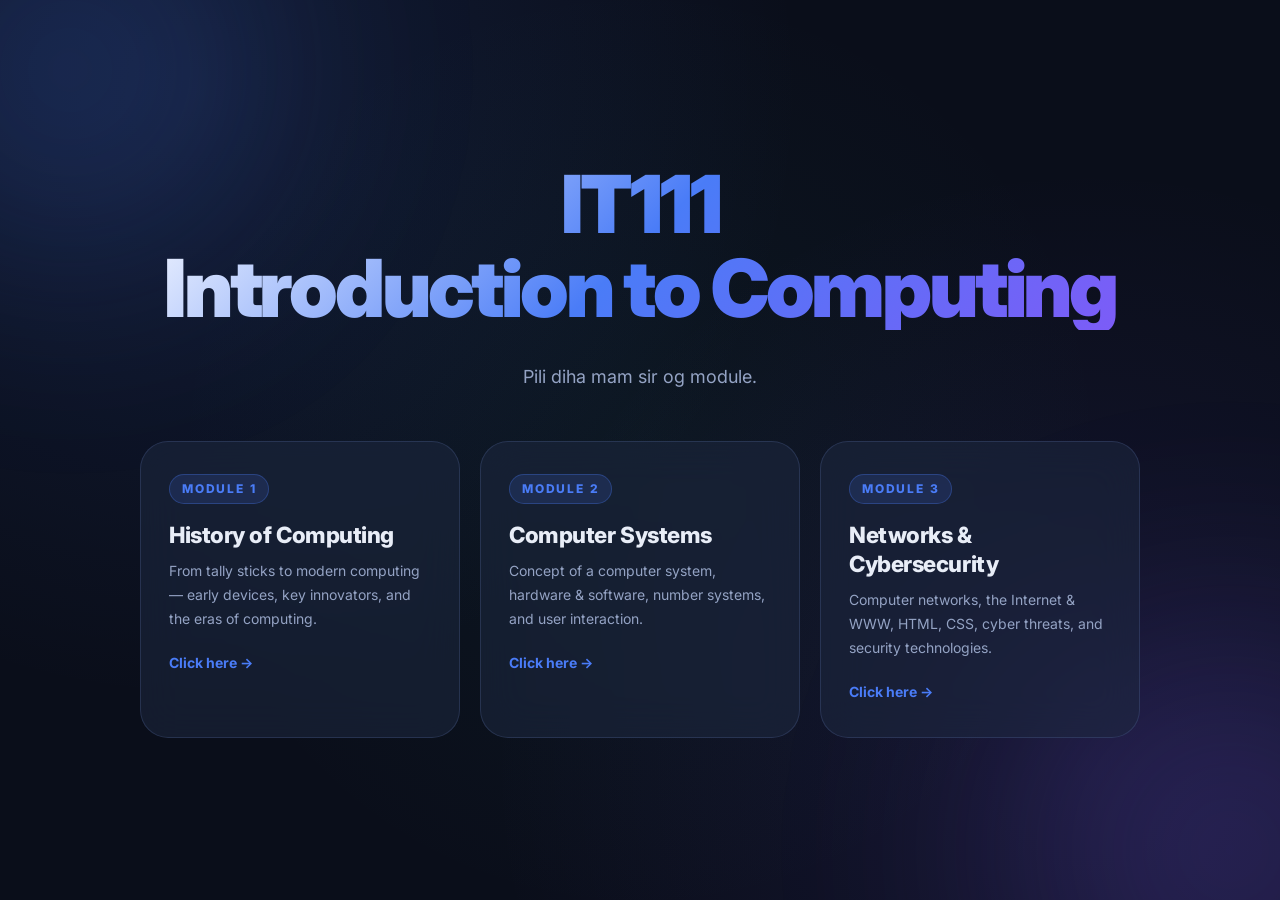
==== school/it111/index.html @ 0f43ed36 "Added IT111" ====
<!DOCTYPE html>
<html>
<head>
<meta name="viewport" content="width=device-width, initial-scale=1.0">
<title>IT111 - Introduction to Computing</title>
<link rel="stylesheet" href="style.css">
</head>
<body>

<div class="scroll-progress" id="scrollProgress"></div>

<div class="hero-home">
  <h1>IT111<br>Introduction to Computing</h1>
  <p>Pili diha mam sir og module.</p>

  <div class="module-grid">
    <a href="module1.html" class="module-card">
      <span class="num">MODULE 1</span>
      <h2>History of Computing</h2>
      <p>From tally sticks to modern computing — early devices, key innovators, and the eras of computing.</p>
      <span class="arrow">Click here →</span>
    </a>

    <a href="module2.html" class="module-card">
      <span class="num">MODULE 2</span>
      <h2>Computer Systems</h2>
      <p>Concept of a computer system, hardware &amp; software, number systems, and user interaction.</p>
      <span class="arrow">Click here →</span>
    </a>

    <a href="module3.html" class="module-card">
      <span class="num">MODULE 3</span>
      <h2>Networks &amp; Cybersecurity</h2>
      <p>Computer networks, the Internet &amp; WWW, HTML, CSS, cyber threats, and security technologies.</p>
      <span class="arrow">Click here →</span>
    </a>
  </div>
</div>

<script>
  window.addEventListener('scroll', () => {
    const scrolled = (window.scrollY / (document.documentElement.scrollHeight - window.innerHeight)) * 100;
    document.getElementById('scrollProgress').style.width = scrolled + '%';
  });
</script>

</body>
</html>
---- school/it111/style.css ----
@import url('https://fonts.googleapis.com/css2?family=Inter:wght@400;500;600;700;800;900&family=JetBrains+Mono:wght@400;600&display=swap');

:root {
  --bg-0: #0a0e1a;
  --bg-1: #0f1626;
  --bg-2: #161e33;
  --bg-3: #1e2840;
  --surface: rgba(30, 40, 64, 0.55);
  --surface-hover: rgba(40, 55, 85, 0.75);
  --border: rgba(120, 150, 220, 0.18);
  --border-strong: rgba(120, 150, 220, 0.35);
  --text: #e8edf7;
  --text-dim: #94a3c4;
  --text-mute: #6b7a9c;

  --accent: #4a7cf7;
  --accent-2: #7c5cf7;
  --accent-3: #35b8a0;
  --accent-warn: #f0b429;
  --accent-danger: #ef4a6a;
  --accent-success: #35d69a;

  --grad-primary: linear-gradient(135deg, #4a7cf7 0%, #7c5cf7 100%);
  --grad-success: linear-gradient(135deg, #35b8a0 0%, #35d69a 100%);
  --grad-danger: linear-gradient(135deg, #ef4a6a 0%, #f0724a 100%);
  --grad-warn: linear-gradient(135deg, #f0b429 0%, #f0742a 100%);

  --shadow-sm: 0 2px 8px rgba(0, 0, 0, 0.25);
  --shadow-md: 0 8px 24px rgba(0, 0, 0, 0.35);
  --shadow-lg: 0 16px 48px rgba(0, 0, 0, 0.45);
  --shadow-glow: 0 0 24px rgba(74, 124, 247, 0.35);

  --radius-sm: 8px;
  --radius-md: 14px;
  --radius-lg: 20px;
  --radius-xl: 28px;

  --transition: cubic-bezier(0.22, 1, 0.36, 1);
}

* { box-sizing: border-box; margin: 0; padding: 0; }

html { scroll-behavior: smooth; }

body {
  font-family: 'Inter', -apple-system, BlinkMacSystemFont, sans-serif;
  background: var(--bg-0);
  color: var(--text);
  line-height: 1.7;
  font-size: 15.5px;
  min-height: 100vh;
  overflow-x: hidden;
  background-image:
    radial-gradient(circle at 15% 10%, rgba(74, 124, 247, 0.12) 0%, transparent 45%),
    radial-gradient(circle at 85% 85%, rgba(124, 92, 247, 0.10) 0%, transparent 45%),
    radial-gradient(circle at 50% 50%, rgba(53, 184, 160, 0.05) 0%, transparent 60%);
  background-attachment: fixed;
}

body::before,
body::after {
  content: '';
  position: fixed;
  border-radius: 50%;
  filter: blur(120px);
  opacity: 0.35;
  pointer-events: none;
  z-index: -1;
  animation: float 22s ease-in-out infinite;
}
body::before {
  width: 500px; height: 500px;
  background: radial-gradient(circle, #4a7cf7, transparent 70%);
  top: -180px; left: -180px;
}
body::after {
  width: 600px; height: 600px;
  background: radial-gradient(circle, #7c5cf7, transparent 70%);
  bottom: -250px; right: -250px;
  animation-delay: -11s;
}

@keyframes float {
  0%, 100% { transform: translate(0, 0) scale(1); }
  33% { transform: translate(60px, -40px) scale(1.08); }
  66% { transform: translate(-40px, 60px) scale(0.94); }
}

.layout {
  display: grid;
  grid-template-columns: 260px 1fr;
  max-width: 1400px;
  margin: 0 auto;
  min-height: 100vh;
}

.sidebar {
  position: sticky;
  top: 0;
  height: 100vh;
  padding: 28px 20px;
  background: rgba(15, 22, 38, 0.7);
  backdrop-filter: blur(20px);
  -webkit-backdrop-filter: blur(20px);
  border-right: 1px solid var(--border);
  overflow-y: auto;
  z-index: 10;
}

.sidebar-brand {
  display: flex;
  align-items: center;
  gap: 12px;
  margin-bottom: 32px;
  padding-bottom: 20px;
  border-bottom: 1px solid var(--border);
}

.brand-logo {
  width: 42px; height: 42px;
  border-radius: 12px;
  background: var(--grad-primary);
  display: grid;
  place-items: center;
  font-weight: 900;
  font-size: 18px;
  color: #fff;
  box-shadow: var(--shadow-glow);
  animation: pulseGlow 3s ease-in-out infinite;
}

@keyframes pulseGlow {
  0%, 100% { box-shadow: 0 0 24px rgba(74, 124, 247, 0.35); }
  50% { box-shadow: 0 0 36px rgba(124, 92, 247, 0.55); }
}

.brand-text h1 {
  font-size: 15px;
  font-weight: 800;
  letter-spacing: -0.01em;
  background: var(--grad-primary);
  -webkit-background-clip: text;
  background-clip: text;
  -webkit-text-fill-color: transparent;
}
.brand-text p {
  font-size: 11px;
  color: var(--text-mute);
  font-weight: 500;
  text-transform: uppercase;
  letter-spacing: 0.08em;
}

.nav-section {
  margin-bottom: 24px;
}
.nav-section-title {
  font-size: 10.5px;
  font-weight: 700;
  text-transform: uppercase;
  letter-spacing: 0.12em;
  color: var(--text-mute);
  margin-bottom: 10px;
  padding-left: 10px;
}

.sidebar-nav a {
  display: flex;
  align-items: center;
  gap: 10px;
  padding: 10px 12px;
  border-radius: var(--radius-sm);
  color: var(--text-dim);
  text-decoration: none;
  font-size: 13.5px;
  font-weight: 500;
  margin-bottom: 3px;
  transition: all 0.25s var(--transition);
  border-left: 2px solid transparent;
}

.sidebar-nav a:hover {
  background: var(--surface-hover);
  color: var(--text);
  border-left-color: var(--accent);
  transform: translateX(3px);
}

.sidebar-nav a.active {
  background: var(--grad-primary);
  color: #fff;
  border-left-color: transparent;
  box-shadow: var(--shadow-glow);
  font-weight: 600;
}

.sidebar-nav a .icon {
  font-size: 15px;
  width: 18px;
  text-align: center;
}

.content {
  padding: 48px 56px 120px;
  max-width: 100%;
  animation: fadeInUp 0.7s var(--transition);
}

@keyframes fadeInUp {
  from { opacity: 0; transform: translateY(20px); }
  to { opacity: 1; transform: translateY(0); }
}

.page-hero {
  margin-bottom: 48px;
  padding-bottom: 32px;
  border-bottom: 1px solid var(--border);
  position: relative;
}

.page-hero .badge {
  display: inline-block;
  padding: 5px 12px;
  border-radius: 100px;
  background: rgba(74, 124, 247, 0.15);
  border: 1px solid rgba(74, 124, 247, 0.3);
  color: #9db8f5;
  font-size: 11.5px;
  font-weight: 700;
  letter-spacing: 0.08em;
  text-transform: uppercase;
  margin-bottom: 16px;
}

.page-hero h1 {
  font-size: clamp(2rem, 4vw, 3rem);
  font-weight: 900;
  letter-spacing: -0.03em;
  line-height: 1.15;
  margin-bottom: 12px;
  background: linear-gradient(135deg, #ffffff 0%, #94a3c4 100%);
  -webkit-background-clip: text;
  background-clip: text;
  -webkit-text-fill-color: transparent;
}

.page-hero p {
  font-size: 16px;
  color: var(--text-dim);
  max-width: 720px;
}

h2 {
  font-size: 1.75rem;
  font-weight: 800;
  letter-spacing: -0.02em;
  margin: 56px 0 20px;
  padding-left: 18px;
  border-left: 4px solid var(--accent);
  line-height: 1.3;
}

h3 {
  font-size: 1.25rem;
  font-weight: 700;
  margin: 32px 0 12px;
  color: #c7d2e8;
}

h4 {
  font-size: 1.05rem;
  font-weight: 700;
  margin: 24px 0 10px;
  color: var(--text-dim);
}

p { margin: 12px 0; color: var(--text-dim); }
strong { color: var(--text); font-weight: 700; }

ul, ol {
  padding-left: 22px;
  margin: 12px 0;
}
li { margin: 6px 0; color: var(--text-dim); }

.card {
  background: var(--surface);
  backdrop-filter: blur(16px);
  -webkit-backdrop-filter: blur(16px);
  border: 1px solid var(--border);
  border-radius: var(--radius-lg);
  padding: 24px 28px;
  margin: 18px 0;
  transition: all 0.35s var(--transition);
  position: relative;
  overflow: hidden;
}

.card:hover {
  border-color: var(--border-strong);
  background: var(--surface-hover);
  transform: translateY(-2px);
  box-shadow: var(--shadow-md);
}

.card::before {
  content: '';
  position: absolute;
  top: 0; left: 0; right: 0;
  height: 3px;
  background: var(--grad-primary);
  opacity: 0;
  transition: opacity 0.35s var(--transition);
}
.card:hover::before { opacity: 1; }

.note {
  background: linear-gradient(135deg, rgba(240, 180, 41, 0.12), rgba(240, 116, 42, 0.08));
  border-left: 4px solid var(--accent-warn);
  padding: 14px 20px;
  margin: 16px 0;
  border-radius: 0 var(--radius-md) var(--radius-md) 0;
  font-style: italic;
  color: #f5d99a;
  animation: slideIn 0.5s var(--transition);
}
.note::before {
  content: "Note: ";
  font-weight: 700;
  font-style: normal;
  color: var(--accent-warn);
}

.example-box {
  background: linear-gradient(135deg, rgba(53, 184, 160, 0.12), rgba(53, 214, 154, 0.06));
  border-left: 4px solid var(--accent-3);
  padding: 16px 20px;
  margin: 16px 0;
  border-radius: 0 var(--radius-md) var(--radius-md) 0;
  color: #b8ecd4;
  animation: slideIn 0.5s var(--transition);
}
.example-box::before {
  content: "Example: ";
  font-weight: 700;
  color: var(--accent-3);
}

@keyframes slideIn {
  from { opacity: 0; transform: translateX(-12px); }
  to { opacity: 1; transform: translateX(0); }
}

.warning {
  background: linear-gradient(135deg, rgba(239, 74, 106, 0.12), rgba(240, 114, 74, 0.08));
  border-left: 4px solid var(--accent-danger);
  padding: 14px 20px;
  margin: 16px 0;
  border-radius: 0 var(--radius-md) var(--radius-md) 0;
  color: #f8b8c6;
}
.warning::before {
  content: "Warning: ";
  font-weight: 700;
  color: var(--accent-danger);
}

.table-wrap {
  overflow-x: auto;
  margin: 20px 0;
  border-radius: var(--radius-md);
  border: 1px solid var(--border);
  background: var(--surface);
  backdrop-filter: blur(16px);
}

table {
  border-collapse: collapse;
  width: 100%;
  font-size: 14.5px;
}

th, td {
  padding: 14px 18px;
  text-align: left;
  border-bottom: 1px solid var(--border);
}

th {
  background: rgba(74, 124, 247, 0.12);
  font-weight: 700;
  color: var(--text);
  font-size: 13px;
  text-transform: uppercase;
  letter-spacing: 0.05em;
}

tr:last-child td { border-bottom: none; }

tbody tr {
  transition: background 0.2s var(--transition);
}
tbody tr:hover {
  background: rgba(74, 124, 247, 0.06);
}

td { color: var(--text-dim); }

code {
  font-family: 'JetBrains Mono', 'Consolas', monospace;
  background: rgba(74, 124, 247, 0.12);
  color: #9db8f5;
  padding: 2px 8px;
  border-radius: 5px;
  font-size: 0.88em;
  border: 1px solid rgba(74, 124, 247, 0.18);
}

pre {
  background: var(--bg-1);
  border: 1px solid var(--border);
  border-radius: var(--radius-md);
  padding: 20px 24px;
  overflow-x: auto;
  margin: 16px 0;
  position: relative;
}
pre code {
  background: none;
  border: none;
  padding: 0;
  color: #c7d2e8;
  font-size: 13.5px;
  line-height: 1.7;
}

.quiz-section {
  background: linear-gradient(160deg, rgba(22, 30, 51, 0.9), rgba(15, 22, 38, 0.95));
  border: 1px solid var(--border-strong);
  border-radius: var(--radius-xl);
  padding: 32px;
  margin: 48px 0;
  box-shadow: var(--shadow-lg);
  position: relative;
  overflow: hidden;
}

.quiz-section::before {
  content: '';
  position: absolute;
  top: 0; left: 0; right: 0;
  height: 4px;
  background: var(--grad-primary);
}

.quiz-section h3 {
  margin-top: 0;
  font-size: 1.4rem;
  display: flex;
  align-items: center;
  gap: 10px;
  color: var(--text);
}

.quiz-section h3::before {
  content: '🎯';
  font-size: 1.3rem;
}

.question {
  background: rgba(10, 14, 26, 0.5);
  border: 1px solid var(--border);
  border-radius: var(--radius-md);
  padding: 20px 22px;
  margin: 16px 0;
  transition: all 0.3s var(--transition);
  animation: fadeInUp 0.5s var(--transition);
}
.question:hover {
  border-color: var(--border-strong);
}

.question p {
  color: var(--text);
  font-weight: 600;
  margin-top: 0;
  margin-bottom: 14px;
  font-size: 15px;
}

.options label {
  display: flex;
  align-items: center;
  gap: 12px;
  padding: 12px 16px;
  margin: 6px 0;
  border-radius: var(--radius-sm);
  cursor: pointer;
  transition: all 0.2s var(--transition);
  border: 1px solid transparent;
  background: rgba(74, 124, 247, 0.05);
  color: var(--text-dim);
  font-size: 14.5px;
}

.options label:hover {
  background: rgba(74, 124, 247, 0.15);
  border-color: rgba(74, 124, 247, 0.3);
  transform: translateX(4px);
  color: var(--text);
}

.options input[type="radio"] {
  appearance: none;
  -webkit-appearance: none;
  width: 18px;
  height: 18px;
  border-radius: 50%;
  border: 2px solid var(--border-strong);
  background: transparent;
  cursor: pointer;
  transition: all 0.2s var(--transition);
  position: relative;
  flex-shrink: 0;
}

.options input[type="radio"]:checked {
  border-color: var(--accent);
  background: var(--accent);
  box-shadow: 0 0 0 4px rgba(74, 124, 247, 0.25);
}

.options input[type="radio"]:checked::after {
  content: '';
  position: absolute;
  inset: 4px;
  border-radius: 50%;
  background: #fff;
}

.check-btn {
  background: var(--grad-primary);
  color: #fff;
  border: none;
  padding: 10px 24px;
  border-radius: var(--radius-sm);
  cursor: pointer;
  font-size: 14px;
  font-weight: 700;
  margin-top: 12px;
  font-family: inherit;
  transition: all 0.25s var(--transition);
  box-shadow: 0 4px 14px rgba(74, 124, 247, 0.35);
}

.check-btn:hover {
  transform: translateY(-2px);
  box-shadow: 0 8px 24px rgba(74, 124, 247, 0.5);
}

.check-btn:active {
  transform: translateY(0);
}

.feedback {
  margin-top: 12px;
  padding: 12px 18px;
  border-radius: var(--radius-sm);
  font-weight: 600;
  display: none;
  font-size: 14.5px;
  animation: slideIn 0.3s var(--transition);
}
.feedback.correct {
  background: rgba(53, 214, 154, 0.15);
  color: #7deab8;
  border: 1px solid rgba(53, 214, 154, 0.35);
}
.feedback.wrong {
  background: rgba(239, 74, 106, 0.15);
  color: #f8a8b8;
  border: 1px solid rgba(239, 74, 106, 0.35);
}
.feedback.show { display: block; }

.score-box {
  background: var(--grad-primary);
  color: #fff;
  padding: 18px 28px;
  border-radius: var(--radius-md);
  text-align: center;
  font-size: 16px;
  margin-top: 24px;
  font-weight: 700;
  box-shadow: var(--shadow-glow);
  letter-spacing: 0.02em;
}
.score-box span {
  font-size: 1.5em;
  font-weight: 900;
  margin: 0 4px;
}

.hero-home {
  min-height: 100vh;
  display: flex;
  flex-direction: column;
  justify-content: center;
  align-items: center;
  padding: 48px 24px;
  text-align: center;
  position: relative;
}

.hero-home h1 {
  font-size: clamp(2.5rem, 7vw, 5rem);
  font-weight: 900;
  letter-spacing: -0.04em;
  line-height: 1.05;
  margin-bottom: 20px;
  background: linear-gradient(135deg, #ffffff 0%, #4a7cf7 50%, #7c5cf7 100%);
  -webkit-background-clip: text;
  background-clip: text;
  -webkit-text-fill-color: transparent;
  animation: fadeInUp 0.9s var(--transition);
}

.hero-home p {
  font-size: 18px;
  color: var(--text-dim);
  max-width: 620px;
  margin-bottom: 48px;
  animation: fadeInUp 0.9s var(--transition) 0.1s backwards;
}

.module-grid {
  display: grid;
  grid-template-columns: repeat(auto-fit, minmax(280px, 1fr));
  gap: 20px;
  width: 100%;
  max-width: 1000px;
  animation: fadeInUp 0.9s var(--transition) 0.2s backwards;
}

.module-card {
  background: var(--surface);
  backdrop-filter: blur(20px);
  border: 1px solid var(--border);
  border-radius: var(--radius-xl);
  padding: 32px 28px;
  text-decoration: none;
  color: var(--text);
  transition: all 0.4s var(--transition);
  text-align: left;
  position: relative;
  overflow: hidden;
}

.module-card::before {
  content: '';
  position: absolute;
  top: 0; left: 0; right: 0;
  height: 4px;
  background: var(--grad-primary);
  transform: scaleX(0);
  transform-origin: left;
  transition: transform 0.5s var(--transition);
}

.module-card:hover {
  transform: translateY(-8px);
  border-color: var(--border-strong);
  box-shadow: var(--shadow-lg), var(--shadow-glow);
  background: var(--surface-hover);
}
.module-card:hover::before {
  transform: scaleX(1);
}

.module-card .num {
  display: inline-block;
  font-size: 12px;
  font-weight: 800;
  letter-spacing: 0.15em;
  color: var(--accent);
  background: rgba(74, 124, 247, 0.15);
  padding: 4px 12px;
  border-radius: 100px;
  margin-bottom: 16px;
  border: 1px solid rgba(74, 124, 247, 0.3);
}

.module-card h2 {
  font-size: 1.4rem;
  margin: 0 0 10px;
  padding: 0;
  border: none;
  color: var(--text);
}

.module-card p {
  font-size: 14px;
  color: var(--text-dim);
  margin: 0;
}

.module-card .arrow {
  display: inline-block;
  margin-top: 20px;
  color: var(--accent);
  font-weight: 700;
  font-size: 14px;
  transition: transform 0.3s var(--transition);
}
.module-card:hover .arrow {
  transform: translateX(6px);
}

.top-btn {
  position: fixed;
  bottom: 28px;
  right: 28px;
  width: 52px;
  height: 52px;
  border-radius: 50%;
  background: var(--grad-primary);
  color: #fff;
  border: none;
  font-size: 1.4em;
  cursor: pointer;
  box-shadow: var(--shadow-lg), var(--shadow-glow);
  opacity: 0;
  transform: translateY(20px);
  pointer-events: none;
  transition: all 0.35s var(--transition);
  z-index: 100;
  font-family: inherit;
}
.top-btn.show {
  opacity: 1;
  transform: translateY(0);
  pointer-events: auto;
}
.top-btn:hover {
  transform: translateY(-4px) scale(1.05);
}

.scroll-progress {
  position: fixed;
  top: 0; left: 0;
  height: 3px;
  background: var(--grad-primary);
  width: 0%;
  z-index: 200;
  transition: width 0.1s linear;
  box-shadow: 0 0 12px rgba(74, 124, 247, 0.8);
}

@media (max-width: 960px) {
  .layout { grid-template-columns: 1fr; }
  .sidebar {
    position: relative;
    height: auto;
    padding: 20px;
  }
  .sidebar-nav {
    display: flex;
    overflow-x: auto;
    gap: 6px;
    padding-bottom: 6px;
  }
  .sidebar-nav a {
    white-space: nowrap;
    margin-bottom: 0;
  }
  .nav-section-title { display: none; }
  .content { padding: 32px 24px 100px; }
}

@media (max-width: 600px) {
  body { font-size: 15px; }
  .content { padding: 24px 18px 90px; }
  h2 { font-size: 1.4rem; }
  .quiz-section { padding: 22px 18px; }
  .question { padding: 16px; }
  .card { padding: 18px 20px; }
  table { font-size: 13px; }
  th, td { padding: 10px 12px; }
}

::-webkit-scrollbar { width: 10px; height: 10px; }
::-webkit-scrollbar-track { background: var(--bg-0); }
::-webkit-scrollbar-thumb {
  background: var(--bg-3);
  border-radius: 5px;
  border: 2px solid var(--bg-0);
}
::-webkit-scrollbar-thumb:hover { background: var(--accent); }
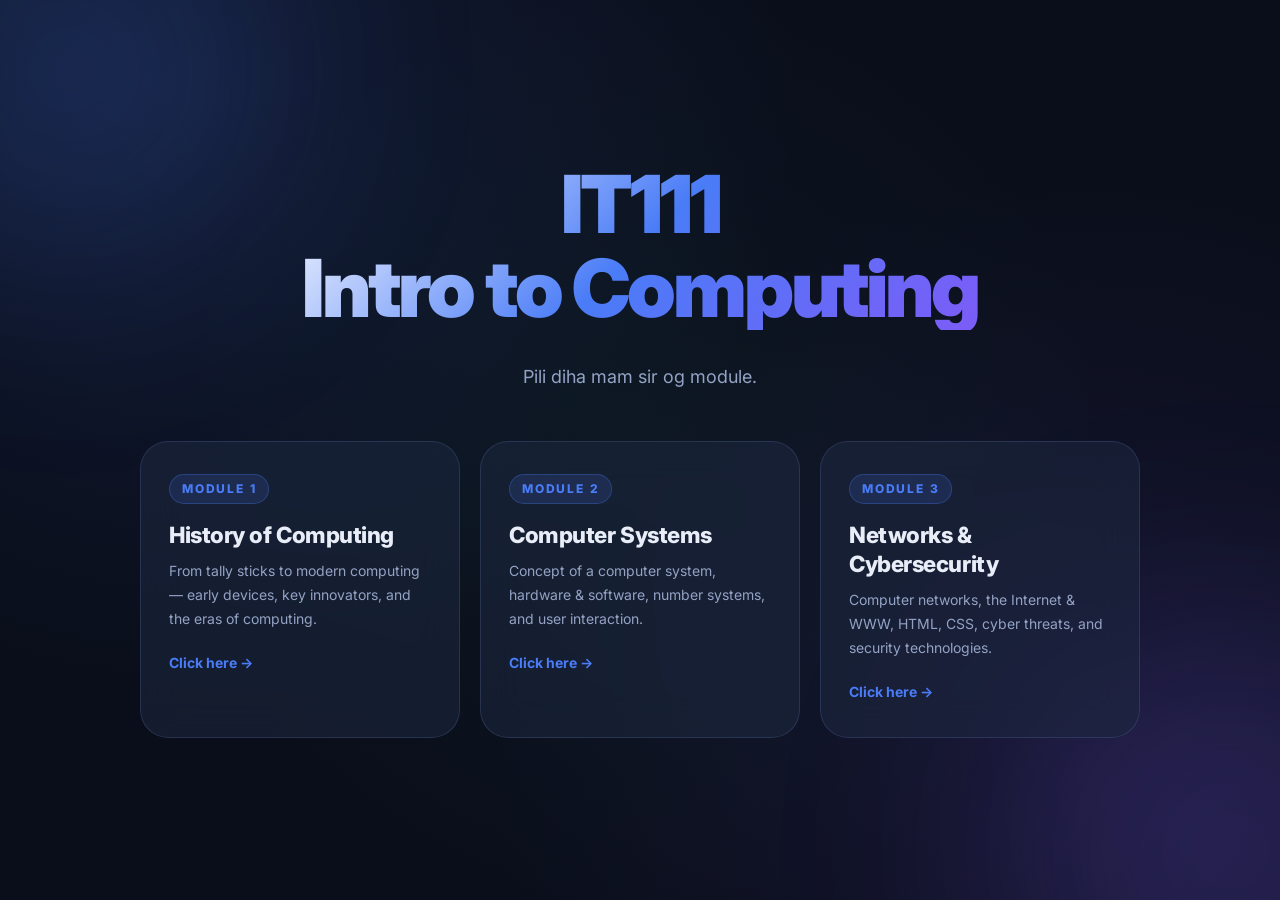
==== commit b1df6f32: "dadada" ====
--- a/school/it111/index.html
+++ b/school/it111/index.html
@@ -2,7 +2,7 @@
 <html>
 <head>
 <meta name="viewport" content="width=device-width, initial-scale=1.0">
-<title>IT111 - Introduction to Computing</title>
+<title>Nyok - Intro to Computing</title>
 <link rel="stylesheet" href="style.css">
 </head>
 <body>
@@ -10,7 +10,7 @@
 <div class="scroll-progress" id="scrollProgress"></div>
 
 <div class="hero-home">
-  <h1>IT111<br>Introduction to Computing</h1>
+  <h1>IT111<br>Intro to Computing</h1>
   <p>Pili diha mam sir og module.</p>
 
   <div class="module-grid">
